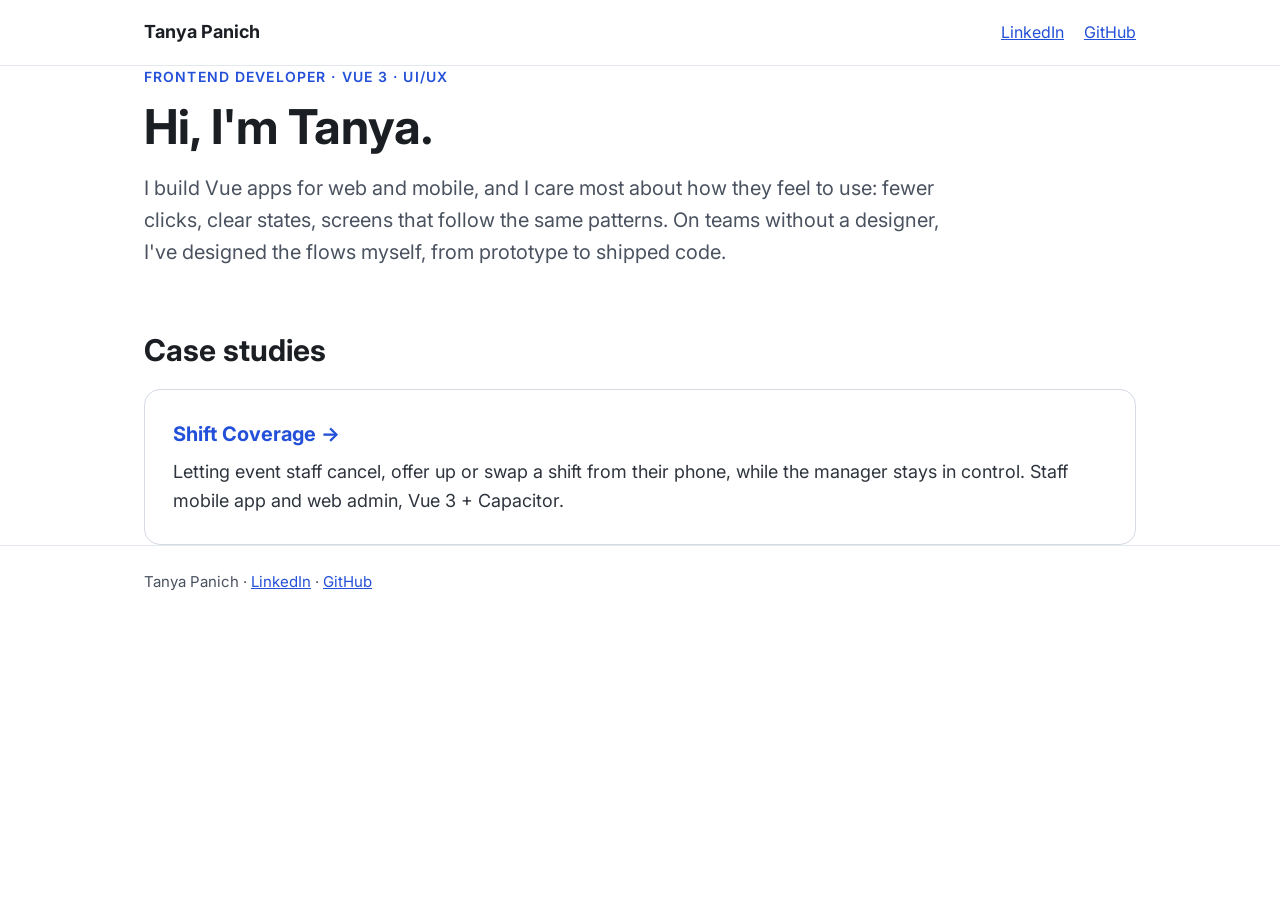
==== index.html @ e31f06aa "Add files via upload" ====
<!doctype html>
<html lang="en">
<head>
<meta charset="utf-8">
<meta name="viewport" content="width=device-width, initial-scale=1">
<title>Tanya Panich · Frontend Developer, Vue 3 and UI/UX</title>
<meta name="description" content="Tanya Panich, frontend developer focused on Vue 3 and UI/UX. Portfolio and case studies.">
<link rel="preconnect" href="https://fonts.googleapis.com">
<link rel="stylesheet" href="https://fonts.googleapis.com/css2?family=Inter:wght@400;600;700&display=swap">
<link rel="stylesheet" href="style.css">
</head>
<body>
<header class="site"><div class="wrap">
<a class="name" href="./">Tanya Panich</a>
<nav><a href="https://www.linkedin.com/in/tanyapanich/">LinkedIn</a><a href="https://github.com/TanyaPanich">GitHub</a></nav>
</div></header>

<main class="wrap">
<p class="eyebrow">Frontend Developer · Vue 3 · UI/UX</p>
<h1>Hi, I'm Tanya.</h1>
<p class="lead">I build Vue apps for web and mobile, and I care most about how they feel to use: fewer clicks, clear states, screens that follow the same patterns. On teams without a designer, I've designed the flows myself, from prototype to shipped code.</p>

<h2>Case studies</h2>
<a class="project" href="shift-coverage/">
<h3>Shift Coverage →</h3>
<p>Letting event staff cancel, offer up or swap a shift from their phone, while the manager stays in control. Staff mobile app and web admin, Vue 3 + Capacitor.</p>
</a>
</main>

<footer><div class="wrap">Tanya Panich · <a href="https://www.linkedin.com/in/tanyapanich/">LinkedIn</a> · <a href="https://github.com/TanyaPanich">GitHub</a></div></footer>
</body>
</html>
---- style.css ----
:root {
  --bg: #ffffff;
  --soft: #f4f6fa;
  --text: #1b1f24;
  --muted: #4a5260;
  --line: #e3e7ee;
  --accent: #2350d8;
  --accent-dark: #1a3ca6;
}
* { box-sizing: border-box; }
html { -webkit-text-size-adjust: 100%; }
body {
  margin: 0;
  background: var(--bg);
  color: var(--text);
  font-family: Inter, system-ui, -apple-system, "Segoe UI", Roboto, sans-serif;
  font-size: 18px;
  line-height: 1.6;
}
a { color: var(--accent); }
a:hover { color: var(--accent-dark); }
.wrap { max-width: 1040px; margin: 0 auto; padding: 0 24px; }
header.site { border-bottom: 1px solid var(--line); }
header.site .wrap { display: flex; flex-wrap: wrap; align-items: center; justify-content: space-between; gap: 8px 24px; padding-top: 18px; padding-bottom: 18px; }
header.site .name { font-weight: 700; text-decoration: none; color: var(--text); }
header.site nav { display: flex; gap: 20px; font-size: 16px; }
main { padding: 56px 0 80px; }
.eyebrow { margin: 0 0 12px; font-size: 14px; font-weight: 600; letter-spacing: 0.08em; text-transform: uppercase; color: var(--accent); }
h1 { margin: 0 0 18px; font-size: clamp(32px, 5vw, 48px); line-height: 1.12; }
h2 { margin: 64px 0 14px; font-size: clamp(24px, 3.2vw, 30px); line-height: 1.25; }
h3 { margin: 0 0 8px; font-size: 20px; }
p { margin: 0 0 16px; }
.lead { font-size: 20px; color: var(--muted); max-width: 820px; }
.meta { display: grid; grid-template-columns: repeat(auto-fit, minmax(220px, 1fr)); gap: 16px; margin: 36px 0 0; }
.meta div { background: var(--soft); border-radius: 12px; padding: 18px 20px; }
.meta b { display: block; font-size: 13px; letter-spacing: 0.06em; text-transform: uppercase; color: var(--muted); margin-bottom: 4px; }
.cards { display: grid; grid-template-columns: repeat(auto-fit, minmax(240px, 1fr)); gap: 16px; margin-top: 20px; }
.card { border: 1px solid #d5dae3; border-radius: 12px; padding: 22px; }
.card p { margin: 0; font-size: 16px; color: #2e343d; }
.shots { display: grid; grid-template-columns: repeat(auto-fill, minmax(170px, 1fr)); gap: 20px; margin: 24px 0 8px; }
.shots.wide { grid-template-columns: 1fr; }
.shots.two { grid-template-columns: repeat(auto-fit, minmax(300px, 1fr)); }
figure { margin: 0; }
figure a { display: block; }
figure img { width: 100%; height: auto; display: block; border: 1px solid #d5dae3; border-radius: 12px; background: #fff; }
figcaption { margin-top: 8px; font-size: 14px; line-height: 1.45; color: var(--muted); }
.decisions { display: grid; grid-template-columns: repeat(auto-fit, minmax(300px, 1fr)); gap: 8px 40px; margin-top: 12px; }
.decisions p { font-size: 17px; color: #2e343d; }
ul { padding-left: 22px; margin: 0 0 16px; }
li { margin: 6px 0; }
.note { margin-top: 64px; padding-top: 20px; border-top: 1px solid var(--line); font-size: 15px; color: var(--muted); }
.project { display: block; text-decoration: none; color: inherit; border: 1px solid #d5dae3; border-radius: 16px; padding: 28px; margin-top: 20px; transition: border-color 0.15s; }
.project:hover { border-color: var(--accent); color: inherit; }
.project h3 { color: var(--accent); }
.project p { color: #2e343d; margin: 0; }
footer { border-top: 1px solid var(--line); padding: 24px 0 40px; font-size: 15px; color: var(--muted); }
@media (max-width: 600px) {
  body { font-size: 17px; }
  main { padding-top: 36px; }
  .shots { grid-template-columns: repeat(2, minmax(0, 1fr)); gap: 14px; }
}
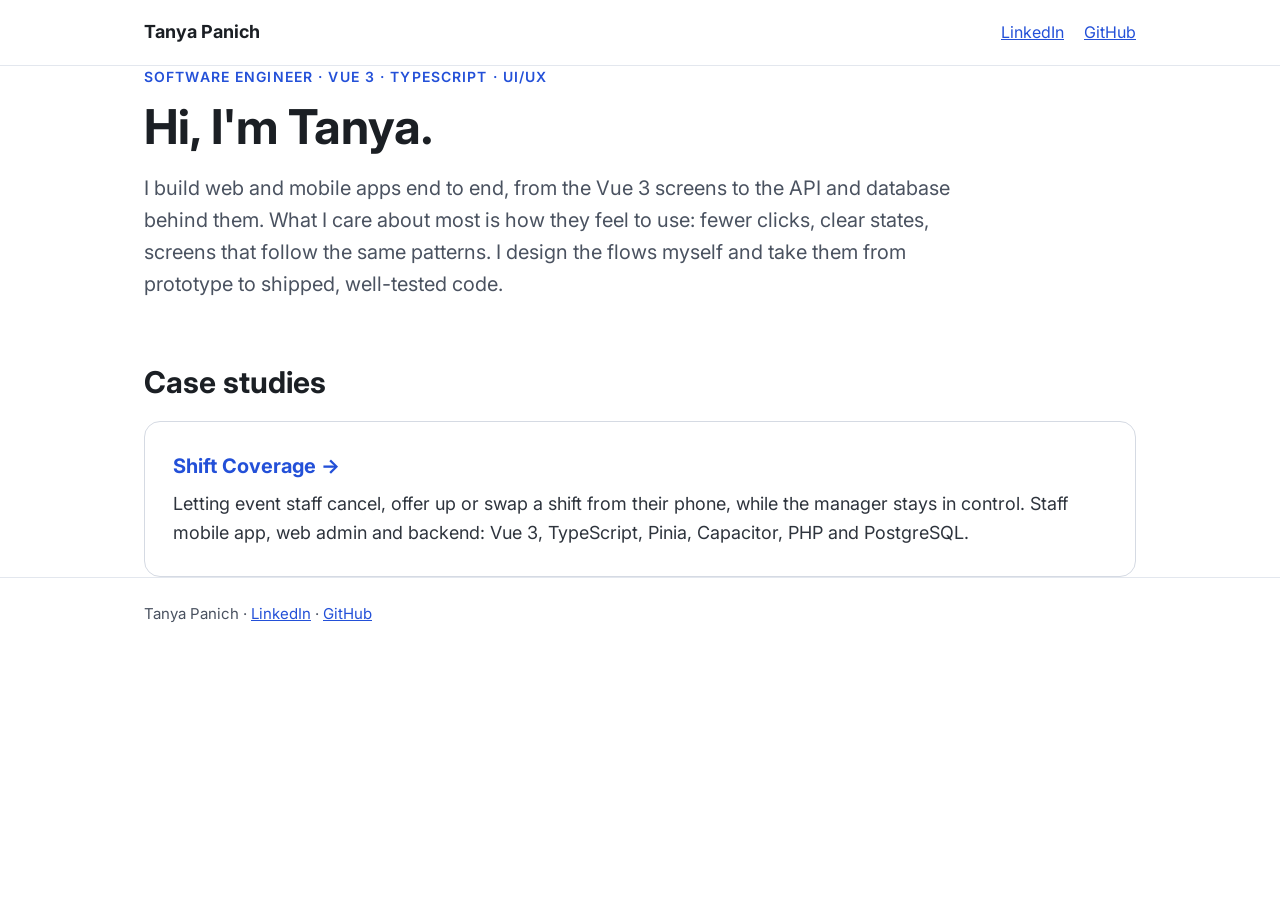
==== commit 47c90c9d: "Add files via upload" ====
--- a/index.html
+++ b/index.html
@@ -3,8 +3,8 @@
 <head>
 <meta charset="utf-8">
 <meta name="viewport" content="width=device-width, initial-scale=1">
-<title>Tanya Panich · Frontend Developer, Vue 3 and UI/UX</title>
-<meta name="description" content="Tanya Panich, frontend developer focused on Vue 3 and UI/UX. Portfolio and case studies.">
+<title>Tanya Panich · Software Engineer, Vue 3 and UI/UX</title>
+<meta name="description" content="Tanya Panich, software engineer building Vue 3 apps end to end, with a focus on UI/UX. Portfolio and case studies.">
 <link rel="preconnect" href="https://fonts.googleapis.com">
 <link rel="stylesheet" href="https://fonts.googleapis.com/css2?family=Inter:wght@400;600;700&display=swap">
 <link rel="stylesheet" href="style.css">
@@ -16,14 +16,14 @@
 </div></header>
 
 <main class="wrap">
-<p class="eyebrow">Frontend Developer · Vue 3 · UI/UX</p>
+<p class="eyebrow">Software Engineer · Vue 3 · TypeScript · UI/UX</p>
 <h1>Hi, I'm Tanya.</h1>
-<p class="lead">I build Vue apps for web and mobile, and I care most about how they feel to use: fewer clicks, clear states, screens that follow the same patterns. On teams without a designer, I've designed the flows myself, from prototype to shipped code.</p>
+<p class="lead">I build web and mobile apps end to end, from the Vue 3 screens to the API and database behind them. What I care about most is how they feel to use: fewer clicks, clear states, screens that follow the same patterns. I design the flows myself and take them from prototype to shipped, well-tested code.</p>
 
 <h2>Case studies</h2>
 <a class="project" href="shift-coverage/">
 <h3>Shift Coverage →</h3>
-<p>Letting event staff cancel, offer up or swap a shift from their phone, while the manager stays in control. Staff mobile app and web admin, Vue 3 + Capacitor.</p>
+<p>Letting event staff cancel, offer up or swap a shift from their phone, while the manager stays in control. Staff mobile app, web admin and backend: Vue 3, TypeScript, Pinia, Capacitor, PHP and PostgreSQL.</p>
 </a>
 </main>
 
